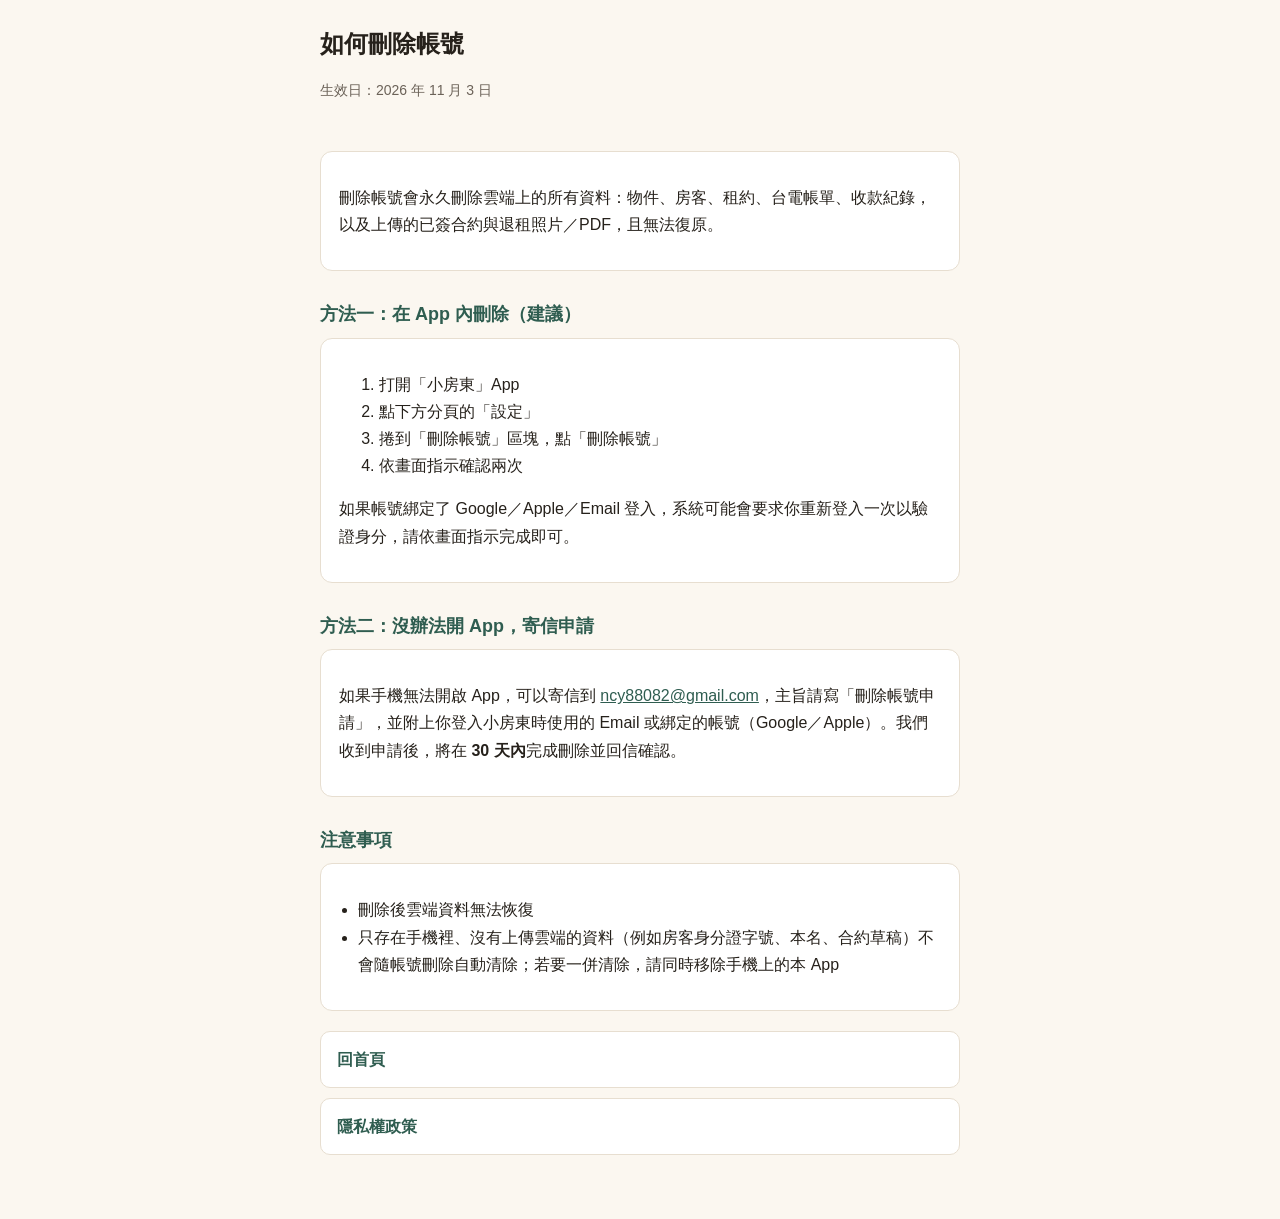
==== delete-account.html @ 2d03ec5d "小房東：隱私權政策、使用條款、刪除帳號說明 Co-Authored-By: Claude Opus 5.5 <noreply@anthropic.com> Claude-Session: https:" ====
<!doctype html>
<html lang="zh-Hant-TW">
<head>
  <meta charset="utf-8" />
  <meta name="viewport" content="width=device-width, initial-scale=1" />
  <title>如何刪除帳號 — 小房東</title>
  <link rel="stylesheet" href="style.css" />
</head>
<body>
  <header class="page">
    <h1>如何刪除帳號</h1>
    <p class="updated">生效日：2026 年 11 月 3 日</p>
  </header>
  <main>
    <div class="card">
      <p>
        刪除帳號會永久刪除雲端上的所有資料：物件、房客、租約、台電帳單、收款紀錄，以及上傳的已簽合約與退租照片／PDF，且無法復原。
      </p>
    </div>

    <h2>方法一：在 App 內刪除（建議）</h2>
    <div class="card">
      <ol>
        <li>打開「小房東」App</li>
        <li>點下方分頁的「設定」</li>
        <li>捲到「刪除帳號」區塊，點「刪除帳號」</li>
        <li>依畫面指示確認兩次</li>
      </ol>
      <p>
        如果帳號綁定了 Google／Apple／Email 登入，系統可能會要求你重新登入一次以驗證身分，請依畫面指示完成即可。
      </p>
    </div>

    <h2>方法二：沒辦法開 App，寄信申請</h2>
    <div class="card">
      <p>
        如果手機無法開啟 App，可以寄信到
        <a href="mailto:ncy88082@gmail.com?subject=刪除帳號申請">ncy88082@gmail.com</a>，主旨請寫「刪除帳號申請」，並附上你登入小房東時使用的
        Email 或綁定的帳號（Google／Apple）。我們收到申請後，將在 <strong>30 天內</strong>完成刪除並回信確認。
      </p>
    </div>

    <h2>注意事項</h2>
    <div class="card">
      <ul>
        <li>刪除後雲端資料無法恢復</li>
        <li>只存在手機裡、沒有上傳雲端的資料（例如房客身分證字號、本名、合約草稿）不會隨帳號刪除自動清除；若要一併清除，請同時移除手機上的本 App</li>
      </ul>
    </div>

    <nav class="home-links" aria-label="其他頁面">
      <a href="index.html">回首頁</a>
      <a href="privacy.html">隱私權政策</a>
    </nav>
  </main>
</body>
</html>
---- style.css ----
:root {
  color-scheme: light;
  --ink: #26211b;
  --muted: #6b6258;
  --bg: #fbf7f0;
  --surface: #ffffff;
  --line: #e7ded0;
  --primary: #2f5d50;
  --danger: #b3422f;
}

* {
  box-sizing: border-box;
}

body {
  margin: 0;
  background: var(--bg);
  color: var(--ink);
  font-family: -apple-system, 'Segoe UI', 'PingFang TC', 'Noto Sans TC', 'Microsoft JhengHei', sans-serif;
  line-height: 1.7;
  font-size: 16px;
}

main {
  max-width: 680px;
  margin: 0 auto;
  padding: 24px 20px 64px;
}

header.page {
  padding: 24px 20px 0;
  max-width: 680px;
  margin: 0 auto;
}

h1 {
  font-size: 24px;
  margin: 0 0 4px;
}

h2 {
  font-size: 18px;
  margin: 28px 0 8px;
  color: var(--primary);
}

p,
li {
  color: var(--ink);
}

.updated {
  color: var(--muted);
  font-size: 14px;
  margin-bottom: 24px;
}

.card {
  background: var(--surface);
  border: 1px solid var(--line);
  border-radius: 12px;
  padding: 16px 18px;
  margin-bottom: 16px;
}

ul {
  padding-left: 1.2em;
}

a {
  color: var(--primary);
  word-break: break-all;
}

nav.home-links {
  display: flex;
  flex-direction: column;
  gap: 10px;
  margin-top: 20px;
}

nav.home-links a {
  display: block;
  background: var(--surface);
  border: 1px solid var(--line);
  border-radius: 10px;
  padding: 14px 16px;
  text-decoration: none;
  font-weight: 600;
}

.danger {
  border-color: var(--danger);
}

code {
  background: var(--surface);
  border: 1px solid var(--line);
  border-radius: 4px;
  padding: 2px 6px;
}
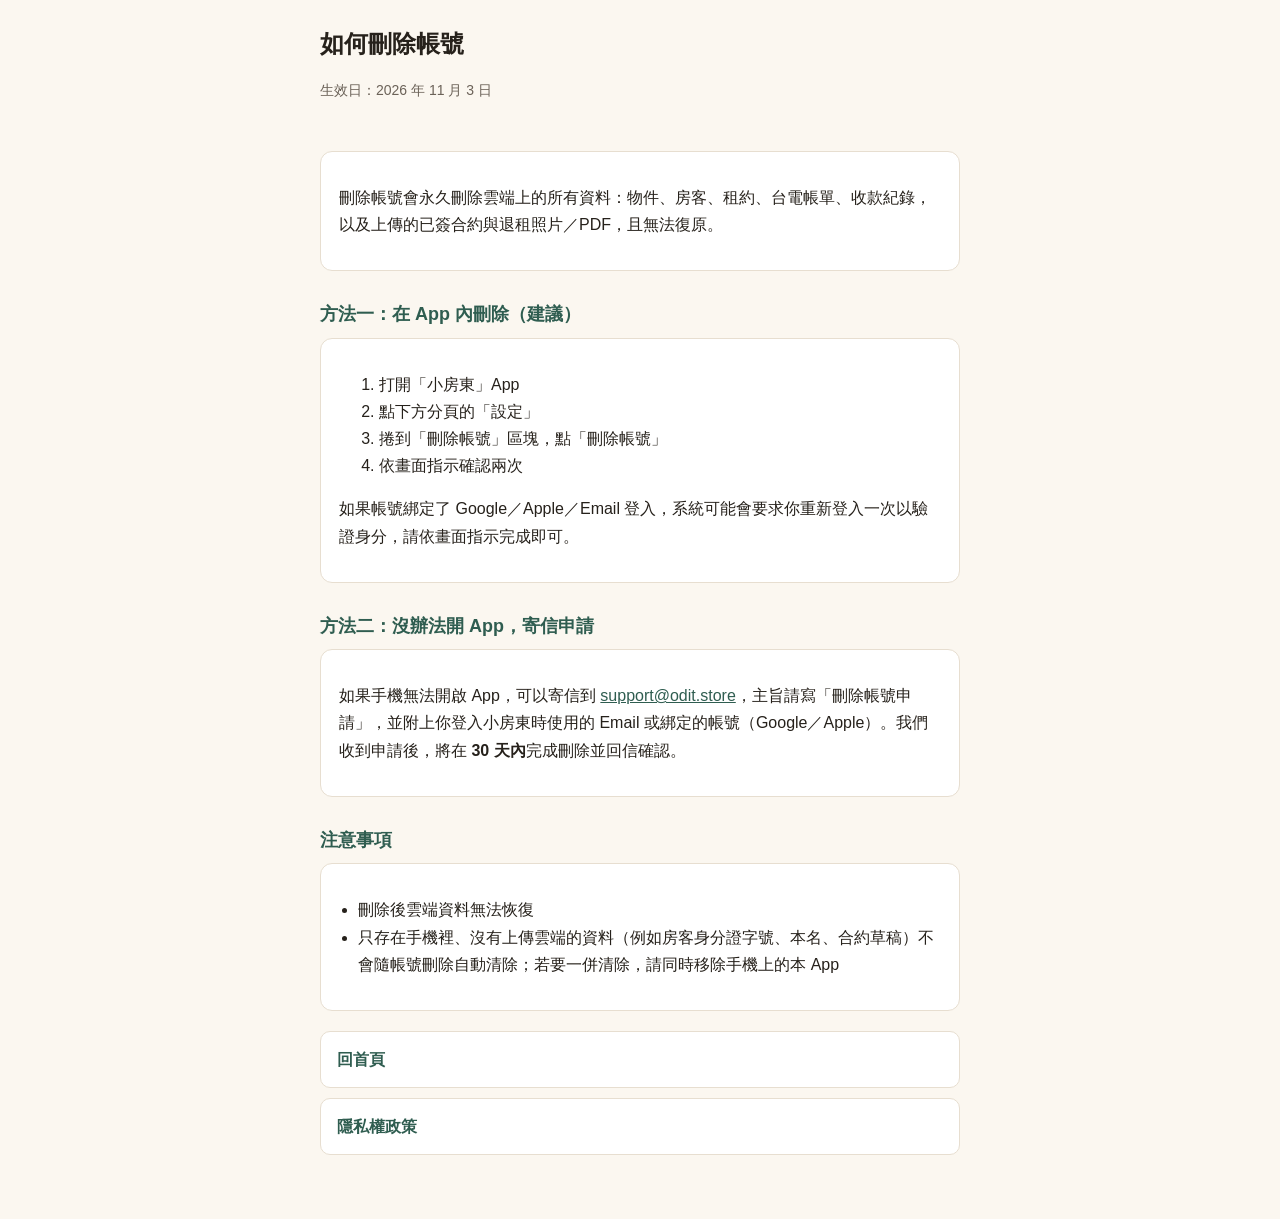
==== commit b23fd861: "chore: support email -> support@odit.store" ====
--- a/delete-account.html
+++ b/delete-account.html
@@ -35,7 +35,7 @@
     <div class="card">
       <p>
         如果手機無法開啟 App，可以寄信到
-        <a href="mailto:ncy88082@gmail.com?subject=刪除帳號申請">ncy88082@gmail.com</a>，主旨請寫「刪除帳號申請」，並附上你登入小房東時使用的
+        <a href="mailto:support@odit.store?subject=刪除帳號申請">support@odit.store</a>，主旨請寫「刪除帳號申請」，並附上你登入小房東時使用的
         Email 或綁定的帳號（Google／Apple）。我們收到申請後，將在 <strong>30 天內</strong>完成刪除並回信確認。
       </p>
     </div>
